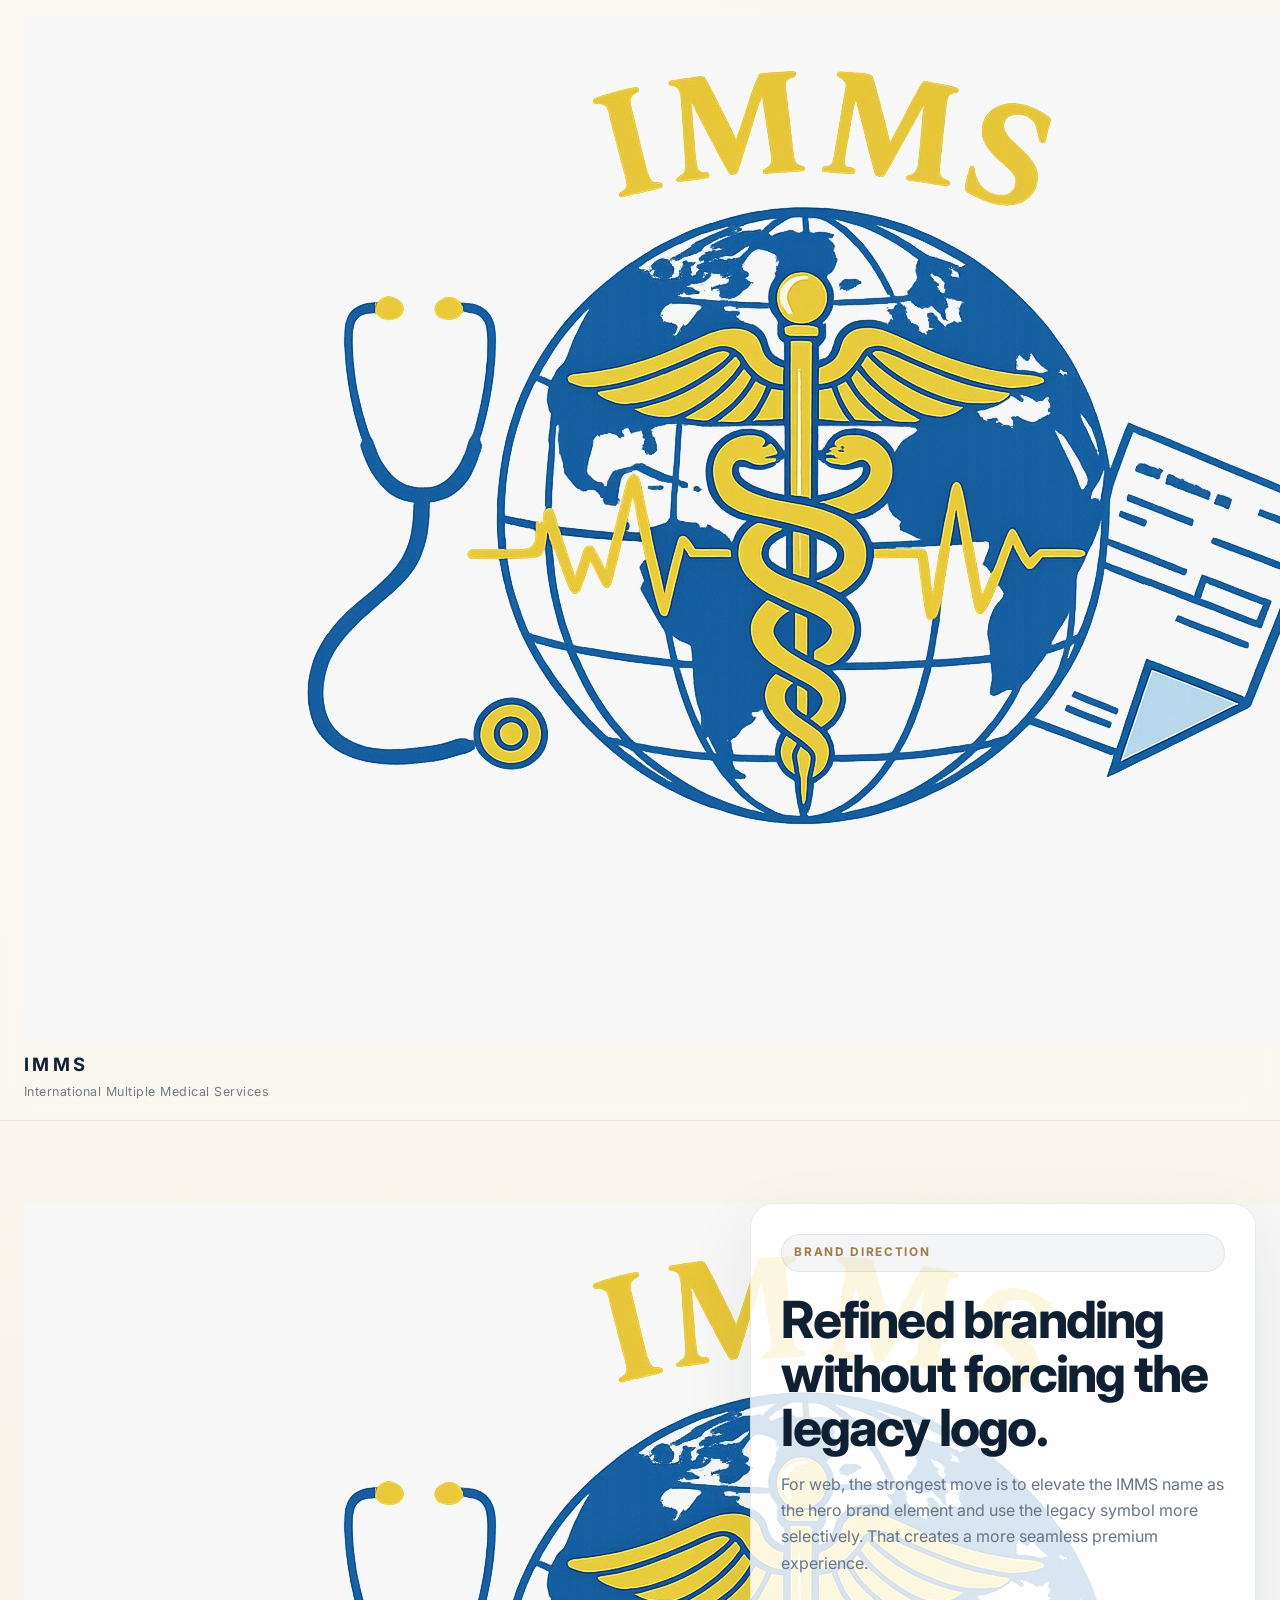
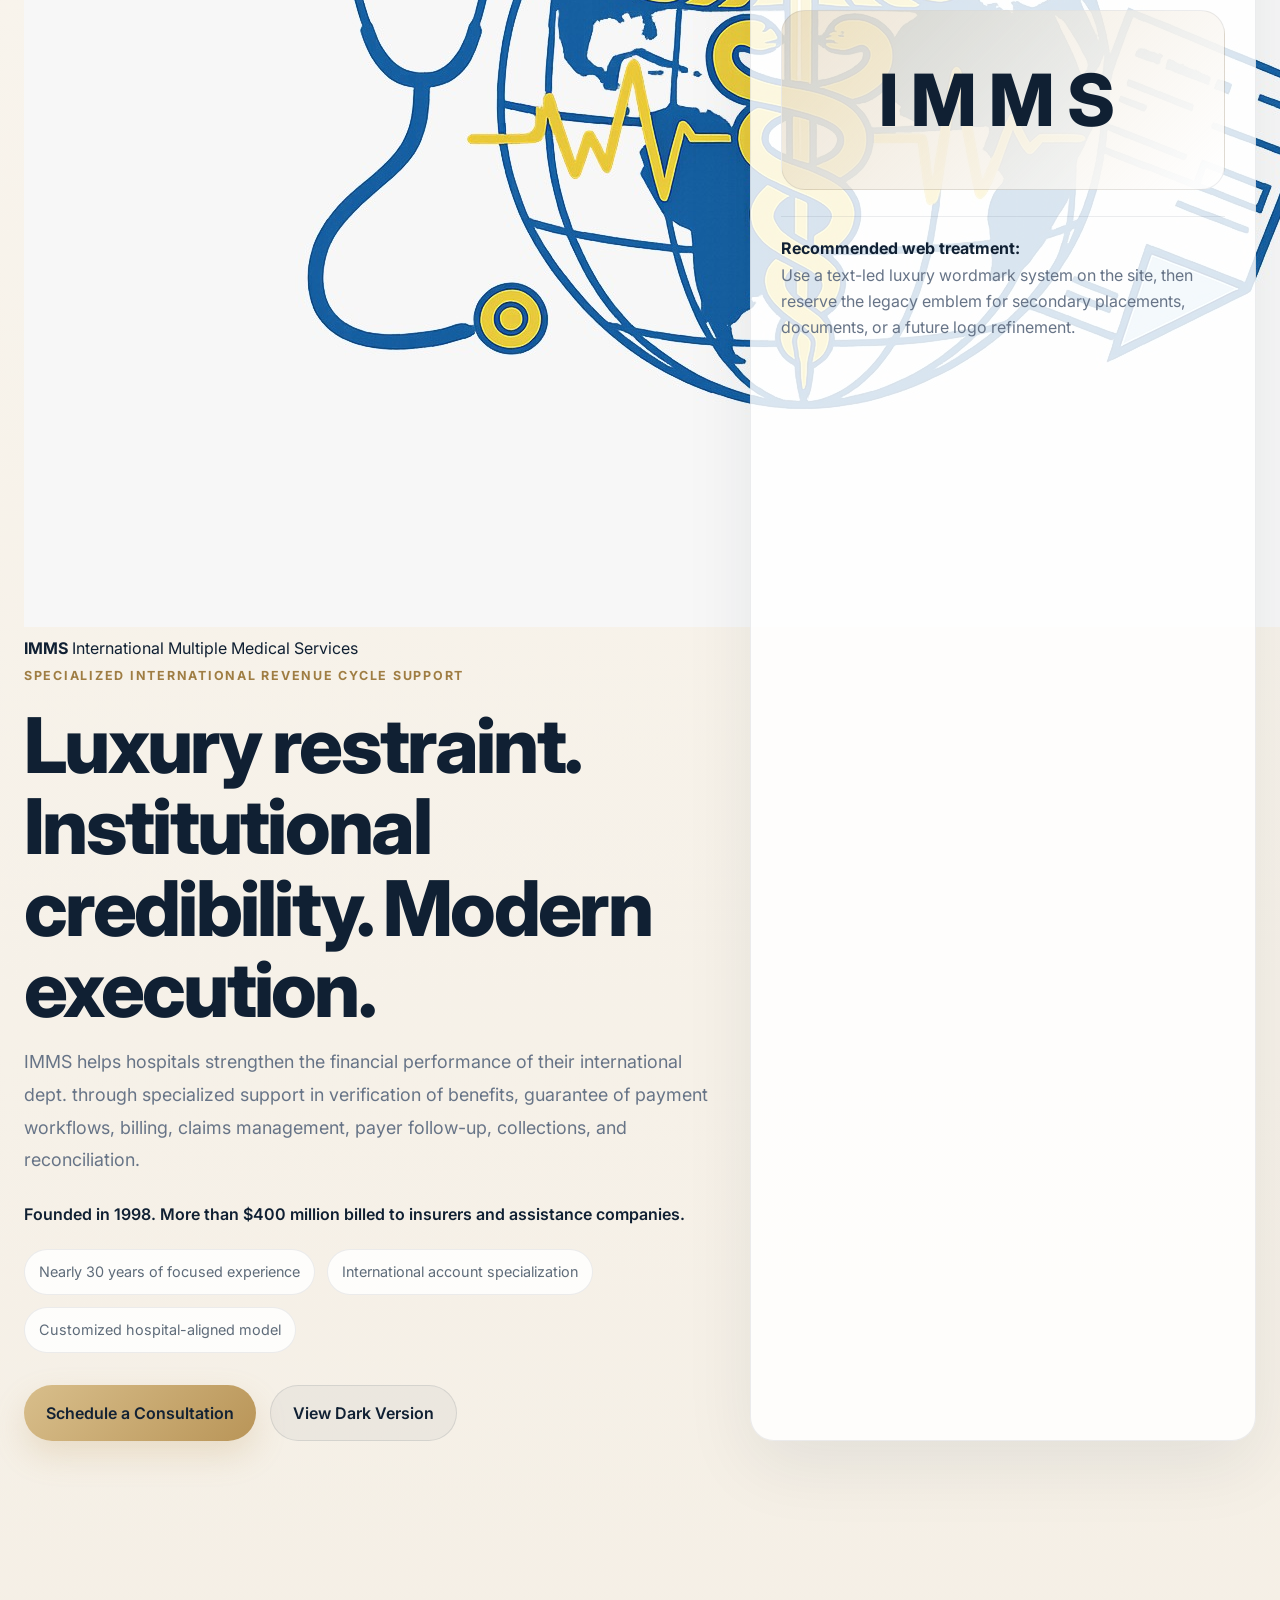
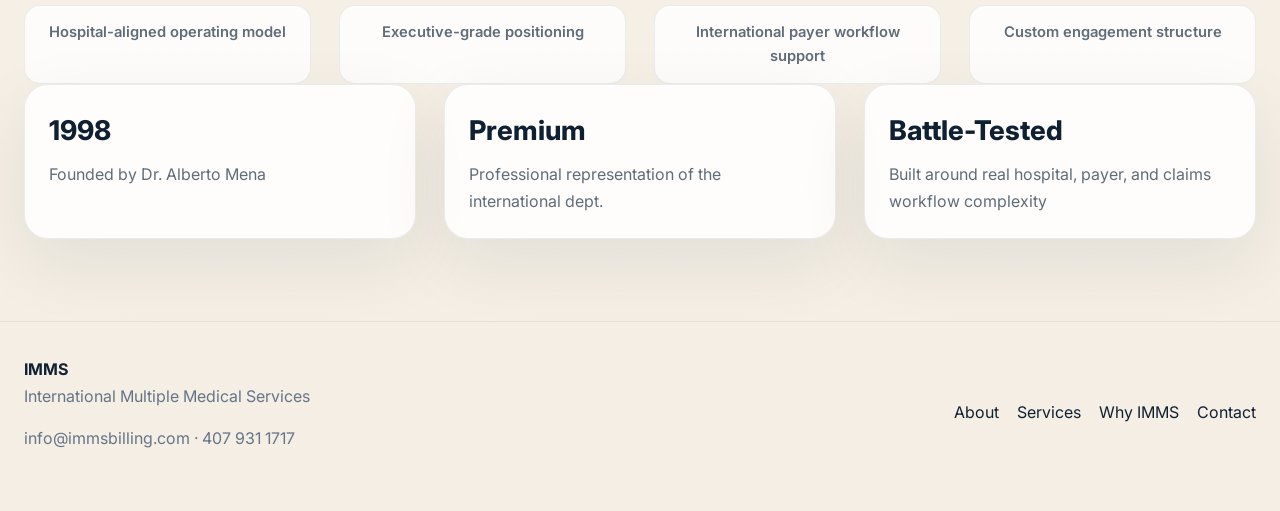
==== light/index.html @ 66c7b282 "Initial IMMS site launch draft" ====
<!DOCTYPE html>
<html lang="en">
  <head>
    <meta charset="UTF-8" />
    <meta name="viewport" content="width=device-width, initial-scale=1.0" />
    <title>IMMS | Light Version</title>
    <meta
      name="description"
      content="IMMS helps hospitals strengthen the financial performance of their international dept. through specialized support in billing, claims management, payer follow-up, and collections."
    />
    <link rel="preconnect" href="https://fonts.googleapis.com" />
    <link rel="preconnect" href="https://fonts.gstatic.com" crossorigin />
    <link href="https://fonts.googleapis.com/css2?family=Inter:wght@400;500;600;700;800&display=swap" rel="stylesheet" />
    <link rel="stylesheet" href="styles.css" />
  </head>
  <body class="light-surface">
    <header class="site-header">
      <div class="container nav-wrap">
        <a class="brand brand-logo" href="index.html">
          <span class="brand-lockup">
            <span class="brand-mark brand-mark-wide">
              <img src="assets/logo-updated.jpg" alt="IMMS logo" class="nav-logo nav-logo-contain" />
            </span>
            <span class="brand-copy brand-copy-large">
              <strong>IMMS</strong>
              <small>International Multiple Medical Services</small>
            </span>
          </span>
        </a>
        <nav class="nav">
          <a href="index.html" class="active">Home</a>
          <a href="about.html">About</a>
          <a href="services.html">Services</a>
          <a href="why-imms.html">Why IMMS</a>
          <a href="contact.html" class="btn btn-sm">Request Consultation</a>
        </nav>
      </div>
    </header>

    <main>
      <section class="hero hero-light-version">
        <div class="container hero-grid">
          <div class="hero-copy">
            <div class="hero-logo-wrap">
              <span class="hero-logo-shell hero-logo-shell-wide">
                <img src="assets/logo-updated.jpg" alt="International Multiple Medical Services logo" class="hero-logo hero-logo-contain" />
              </span>
              <div class="hero-logo-text">
                <strong>IMMS</strong>
                <span>International Multiple Medical Services</span>
              </div>
            </div>
            <p class="eyebrow">Specialized International Revenue Cycle Support</p>
            <h1>Luxury restraint. Institutional credibility. Modern execution.</h1>
            <p class="lead">
              IMMS helps hospitals strengthen the financial performance of their international dept. through specialized support in verification of benefits, guarantee of payment workflows, billing, claims management, payer follow-up, collections, and reconciliation.
            </p>
            <p class="proof">Founded in 1998. More than $400 million billed to insurers and assistance companies.</p>
            <div class="proof-bar">
              <span>Nearly 30 years of focused experience</span>
              <span>International account specialization</span>
              <span>Customized hospital-aligned model</span>
            </div>
            <div class="cta-row">
              <a href="contact.html" class="btn btn-primary">Schedule a Consultation</a>
              <a href="../index.html" class="btn btn-secondary">View Dark Version</a>
            </div>
          </div>

          <aside class="hero-card brand-showcase-card">
            <div class="panel-topline">Brand Direction</div>
            <h2>Refined branding without forcing the legacy logo.</h2>
            <p>
              For web, the strongest move is to elevate the IMMS name as the hero brand element and use the legacy symbol more selectively. That creates a more seamless premium experience.
            </p>
            <div class="brand-monogram-card">
              <span>IMMS</span>
            </div>
            <div class="executive-note">
              <strong>Recommended web treatment:</strong>
              <p>Use a text-led luxury wordmark system on the site, then reserve the legacy emblem for secondary placements, documents, or a future logo refinement.</p>
            </div>
          </aside>
        </div>
      </section>

      <section class="section muted">
        <div class="container trust-strip">
          <span>Hospital-aligned operating model</span>
          <span>Executive-grade positioning</span>
          <span>International payer workflow support</span>
          <span>Custom engagement structure</span>
        </div>
        <div class="container metrics-grid">
          <div class="metric-box">
            <strong>1998</strong>
            <span>Founded by Dr. Alberto Mena</span>
          </div>
          <div class="metric-box">
            <strong>Premium</strong>
            <span>Professional representation of the international dept.</span>
          </div>
          <div class="metric-box">
            <strong>Battle-Tested</strong>
            <span>Built around real hospital, payer, and claims workflow complexity</span>
          </div>
        </div>
      </section>
    </main>

    <footer class="site-footer">
      <div class="container footer-wrap">
        <div>
          <strong>IMMS</strong>
          <p>International Multiple Medical Services</p>
          <p>info@immsbilling.com · 407 931 1717</p>
        </div>
        <div class="footer-links">
          <a href="about.html">About</a>
          <a href="services.html">Services</a>
          <a href="why-imms.html">Why IMMS</a>
          <a href="contact.html">Contact</a>
        </div>
      </div>
    </footer>
  </body>
</html>
---- light/styles.css ----
:root {
  --bg: #f6f1e9;
  --bg-soft: #efe8dc;
  --surface: #ffffff;
  --surface-2: #f8f4ed;
  --text: #102033;
  --text-soft: #5f6c7a;
  --muted: #677487;
  --line: rgba(16,32,51,0.10);
  --gold: #b99558;
  --gold-soft: #9f7d43;
  --deep: #122235;
  --deep-2: #1a2d43;
  --shadow: 0 24px 70px rgba(16, 32, 51, 0.08);
  --radius: 24px;
}

* { box-sizing: border-box; }
html { scroll-behavior: smooth; }
body {
  margin: 0;
  font-family: "Inter", -apple-system, BlinkMacSystemFont, "Segoe UI", sans-serif;
  color: var(--text);
  background:
    radial-gradient(circle at top right, rgba(185,149,88,0.12), transparent 18%),
    linear-gradient(180deg, #fbf8f2 0%, #f4eee4 100%);
  line-height: 1.65;
}

a { color: inherit; text-decoration: none; }
p { margin: 0 0 1rem; color: var(--muted); }
h1, h2, h3, h4 {
  margin: 0 0 1rem;
  line-height: 1.06;
  letter-spacing: -0.035em;
}
h1 {
  font-size: clamp(3rem, 6vw, 5.6rem);
  font-weight: 800;
  color: var(--text);
}
h2 {
  font-size: clamp(2rem, 4vw, 3.3rem);
  font-weight: 760;
  color: var(--text);
}
h3 {
  font-size: 1.24rem;
  font-weight: 680;
  color: var(--text);
}
strong { color: inherit; }

.container {
  width: min(1240px, calc(100% - 48px));
  margin: 0 auto;
}
.narrow { width: min(820px, 100%); }
.center { text-align: center; margin-left: auto; margin-right: auto; }

.site-header {
  position: sticky;
  top: 0;
  z-index: 40;
  background: rgba(251,248,242,0.82);
  backdrop-filter: blur(16px);
  border-bottom: 1px solid rgba(16,32,51,0.08);
}
.nav-wrap {
  display: flex;
  align-items: center;
  justify-content: space-between;
  gap: 20px;
  padding: 18px 0;
}
.brand {
  display: inline-flex;
  align-items: center;
}
.wordmark-only { gap: 0; }
.brand-copy {
  display: flex;
  flex-direction: column;
  gap: 2px;
}
.brand-copy strong {
  color: var(--text);
  font-size: 1.15rem;
  letter-spacing: 0.18em;
}
.brand-copy small {
  color: rgba(16,32,51,0.58);
  font-size: 0.78rem;
  letter-spacing: 0.04em;
}
.nav {
  display: flex;
  align-items: center;
  gap: 24px;
  flex-wrap: wrap;
}
.nav a {
  color: rgba(16,32,51,0.72);
  font-size: 0.95rem;
  font-weight: 500;
}
.nav a.active,
.nav a:hover { color: var(--text); }

.btn {
  display: inline-flex;
  align-items: center;
  justify-content: center;
  padding: 14px 22px;
  border-radius: 999px;
  font-weight: 600;
  transition: transform 0.18s ease;
  border: 0;
}
.btn:hover { transform: translateY(-1px); }
.btn-sm { padding: 11px 16px; }
.btn-primary,
.nav .btn {
  background: linear-gradient(135deg, #d8be8b 0%, #b99558 100%);
  color: #132234 !important;
  box-shadow: 0 14px 32px rgba(185,149,88,0.22);
}
.btn-secondary {
  background: rgba(16,32,51,0.04);
  color: var(--text) !important;
  border: 1px solid rgba(16,32,51,0.10);
}

.hero,
.page-hero,
.section {
  padding: 82px 0;
}
.hero-grid,
.split,
.cards-3,
.service-grid,
.metrics-grid,
.contact-intro-grid,
.contact-grid,
.footer-wrap,
.trust-strip {
  display: grid;
  gap: 28px;
}
.hero-grid {
  grid-template-columns: minmax(0, 1.16fr) minmax(360px, 0.84fr);
  align-items: stretch;
}
.eyebrow,
.section-label {
  display: inline-block;
  margin-bottom: 18px;
  color: var(--gold-soft);
  text-transform: uppercase;
  letter-spacing: 0.14em;
  font-size: 0.78rem;
  font-weight: 700;
}
.lead {
  font-size: 1.12rem;
  line-height: 1.82;
  max-width: 760px;
}
.proof {
  margin-top: 1.5rem;
  font-weight: 600;
  color: var(--text);
}
.proof-bar {
  display: flex;
  gap: 12px;
  flex-wrap: wrap;
  margin-top: 22px;
}
.proof-bar span {
  display: inline-flex;
  align-items: center;
  padding: 10px 14px;
  border-radius: 999px;
  background: rgba(255,255,255,0.82);
  border: 1px solid rgba(16,32,51,0.08);
  color: var(--text-soft);
  font-size: 0.9rem;
}
.cta-row {
  display: flex;
  flex-wrap: wrap;
  gap: 14px;
  margin-top: 32px;
}
.brand-plaque {
  display: inline-flex;
  flex-direction: column;
  gap: 8px;
  padding: 22px 26px;
  margin-bottom: 24px;
  border-radius: 24px;
  background: linear-gradient(180deg, rgba(255,255,255,0.98), rgba(245,239,228,0.92));
  border: 1px solid rgba(16,32,51,0.08);
  box-shadow: 0 18px 40px rgba(16,32,51,0.08);
}
.brand-plaque h2 {
  margin: 0;
  font-size: clamp(2.2rem, 4vw, 3.2rem);
  letter-spacing: 0.14em;
}
.brand-plaque p {
  margin: 0;
  font-size: 0.95rem;
  letter-spacing: 0.04em;
  color: var(--text-soft);
}
.plaque-kicker {
  color: var(--gold-soft);
  text-transform: uppercase;
  letter-spacing: 0.16em;
  font-size: 0.72rem;
  font-weight: 700;
}
.hero-card,
.card,
.list-card,
.metric-box,
.contact-card,
.sidebar-card,
.service-card,
.mini-contact-card {
  border-radius: var(--radius);
  background: rgba(255,255,255,0.84);
  border: 1px solid rgba(16,32,51,0.08);
  box-shadow: var(--shadow);
}
.hero-card,
.list-card,
.contact-card,
.sidebar-card { padding: 30px; }
.card,
.metric-box,
.service-card,
.mini-contact-card { padding: 24px; }
.panel-topline {
  display: inline-flex;
  margin-bottom: 20px;
  padding: 8px 12px;
  border-radius: 999px;
  background: rgba(16,32,51,0.04);
  border: 1px solid rgba(16,32,51,0.08);
  color: var(--gold-soft);
  text-transform: uppercase;
  letter-spacing: 0.14em;
  font-size: 0.74rem;
  font-weight: 700;
}
.stat-grid,
.cards-3,
.service-grid,
.metrics-grid,
.contact-intro-grid,
.trust-strip {
  grid-template-columns: repeat(3, minmax(0, 1fr));
}
.trust-strip { grid-template-columns: repeat(4, minmax(0, 1fr)); }
.trust-strip span {
  display: inline-flex;
  justify-content: center;
  text-align: center;
  padding: 14px 16px;
  border-radius: 16px;
  background: rgba(255,255,255,0.82);
  border: 1px solid rgba(16,32,51,0.08);
  color: var(--text-soft);
  font-size: 0.92rem;
  font-weight: 600;
}
.metric-box strong,
.stat-number {
  display: block;
  color: var(--text);
  font-size: 1.7rem;
  font-weight: 760;
  margin-bottom: 8px;
}
.stat-label,
.metric-box span { color: var(--text-soft); }
.brand-showcase-card {
  display: flex;
  flex-direction: column;
}
.brand-monogram-card {
  margin-top: 18px;
  margin-bottom: 8px;
  min-height: 180px;
  border-radius: 24px;
  display: flex;
  align-items: center;
  justify-content: center;
  background: linear-gradient(135deg, rgba(185,149,88,0.24), rgba(255,255,255,0.95));
  border: 1px solid rgba(16,32,51,0.08);
}
.brand-monogram-card span {
  font-size: clamp(2.6rem, 7vw, 4.5rem);
  font-weight: 800;
  letter-spacing: 0.18em;
  color: var(--text);
}
.executive-note {
  margin-top: 18px;
  padding-top: 18px;
  border-top: 1px solid rgba(16,32,51,0.08);
}
.split { grid-template-columns: 1fr 1fr; align-items: center; }
.contact-grid { grid-template-columns: minmax(0, 1.1fr) minmax(280px, 0.7fr); align-items: start; }
.contact-sidebar { display: grid; gap: 20px; }
.mini-label {
  display: block;
  color: var(--gold-soft);
  text-transform: uppercase;
  font-size: 0.74rem;
  letter-spacing: 0.14em;
  margin-bottom: 6px;
}
.contact-form {
  display: grid;
  gap: 16px;
  margin-top: 22px;
}
.contact-form label {
  display: grid;
  gap: 8px;
  color: var(--text);
  font-size: 0.94rem;
  font-weight: 600;
}
.contact-form input,
.contact-form select,
.contact-form textarea {
  width: 100%;
  padding: 14px 16px;
  border-radius: 14px;
  border: 1px solid rgba(16,32,51,0.10);
  background: rgba(16,32,51,0.03);
  color: var(--text);
  font: inherit;
}
.footer-wrap {
  grid-template-columns: 1fr auto;
  align-items: center;
}
.footer-links {
  display: flex;
  gap: 18px;
  flex-wrap: wrap;
}
.site-footer {
  padding: 34px 0 44px;
  border-top: 1px solid rgba(16,32,51,0.08);
}

@media (max-width: 1100px) {
  .hero-grid,
  .split,
  .contact-grid,
  .footer-wrap { grid-template-columns: 1fr; }
  .cards-3,
  .service-grid,
  .metrics-grid,
  .contact-intro-grid,
  .trust-strip,
  .stat-grid { grid-template-columns: 1fr 1fr; }
}

@media (max-width: 760px) {
  h1 { font-size: 2.4rem; }
  h2 { font-size: 1.95rem; }
  .nav-wrap,
  .nav,
  .cta-row,
  .footer-links { flex-direction: column; align-items: flex-start; }
  .cards-3,
  .service-grid,
  .metrics-grid,
  .contact-intro-grid,
  .trust-strip,
  .stat-grid { grid-template-columns: 1fr; }
  .hero,
  .page-hero,
  .section { padding: 56px 0; }
}
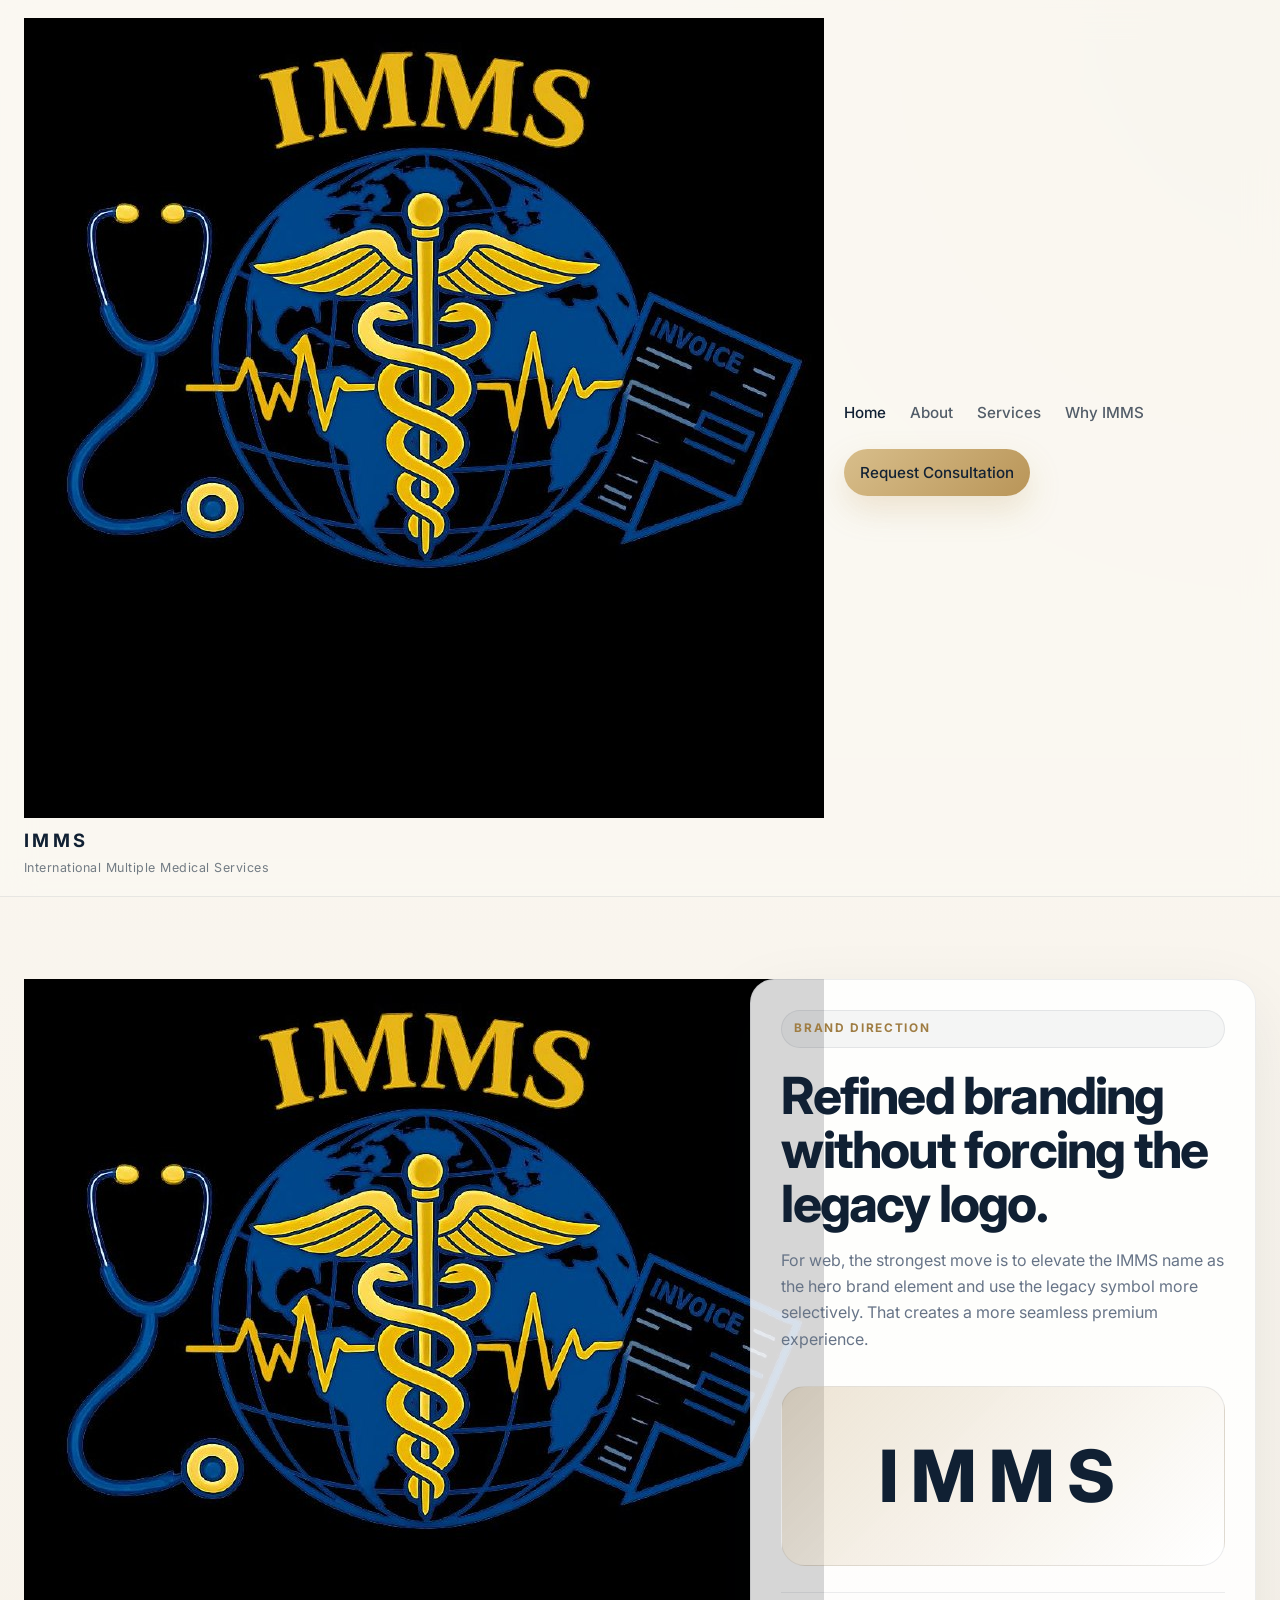
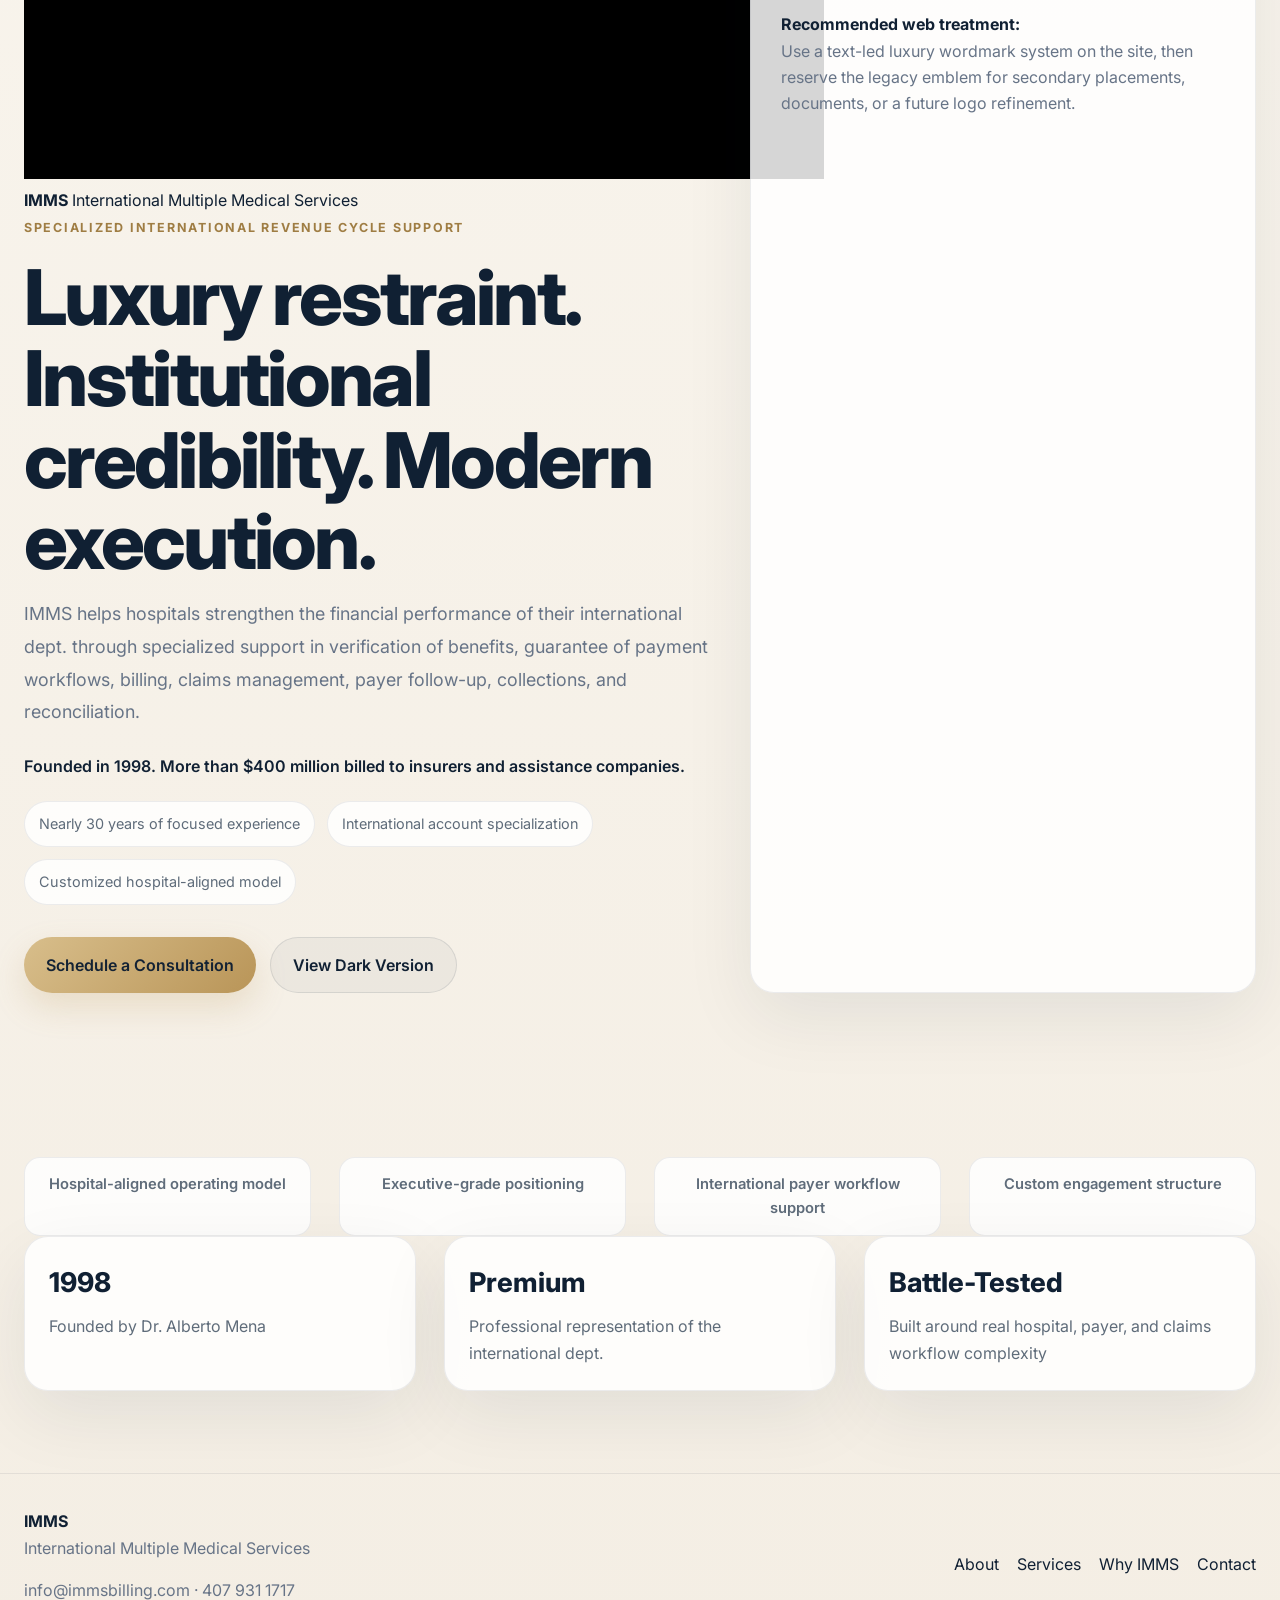
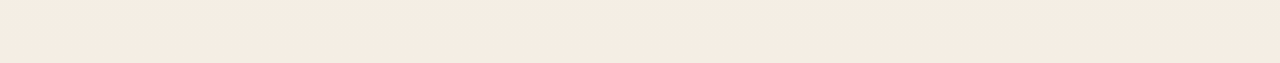
==== commit 11841b36: "Swap in user-provided IMMS logo across site" ====
--- a/light/index.html
+++ b/light/index.html
@@ -19,7 +19,7 @@
         <a class="brand brand-logo" href="index.html">
           <span class="brand-lockup">
             <span class="brand-mark brand-mark-wide">
-              <img src="assets/logo-updated.jpg" alt="IMMS logo" class="nav-logo nav-logo-contain" />
+              <img src="assets/imms-logo-user.jpg" alt="IMMS logo" class="nav-logo nav-logo-image" />
             </span>
             <span class="brand-copy brand-copy-large">
               <strong>IMMS</strong>
@@ -43,7 +43,7 @@
           <div class="hero-copy">
             <div class="hero-logo-wrap">
               <span class="hero-logo-shell hero-logo-shell-wide">
-                <img src="assets/logo-updated.jpg" alt="International Multiple Medical Services logo" class="hero-logo hero-logo-contain" />
+                <img src="assets/imms-logo-user.jpg" alt="International Multiple Medical Services logo" class="hero-logo hero-logo-contain" />
               </span>
               <div class="hero-logo-text">
                 <strong>IMMS</strong>
